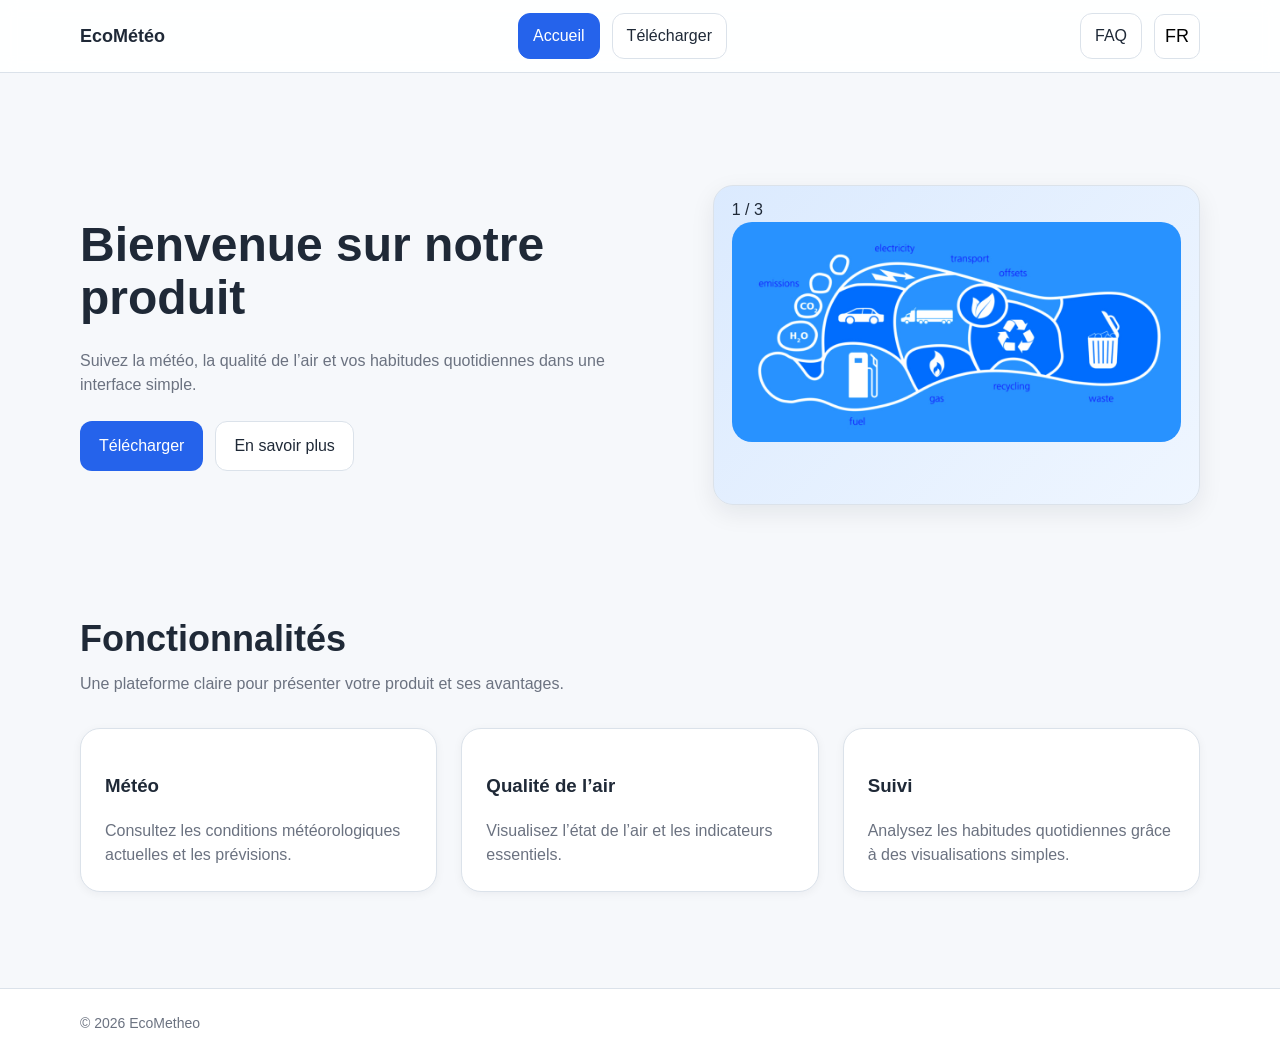
==== index.html @ 67848740 "Remove src folder" ====
<!DOCTYPE html>
<html lang="fr">
<head>
  <meta charset="UTF-8" />
  <meta name="viewport" content="width=device-width, initial-scale=1.0" />
  <title data-i18n="index.title" ></title>
  <link rel="stylesheet" href="./styles/global.css" />
  <link rel="icon" href="assets/icons/favicon/icons8-co2-32.png" />
</head>
<body>
  <div class="site-shell">
    <header class="site-header">
      <div class="container site-header__inner">
        <div class="site-logo">EcoMétéo</div>

        <nav class="site-nav">
          <button class="nav-button is-active" data-page="home" data-i18n="nav.home"></button>
          <button class="nav-button" data-page="download" data-i18n="nav.download"></button>
        </nav>

        <div class="site-nav">
        <button class="nav-button" data-page="faq" data-i18n="nav.faq"></button>
            <div class="lang-menu">
                <button class="lang-toggle" id="langToggle">
                    <span id="currentLang">FR</span>                    
                </button>

                <div class="lang-dropdown" id="langDropdown">
                    <button class="lang-item is-active" data-lang="fr">
                    <img src="assets/icons/flags/fr.png" alt="FR" />
                    Français
                    </button>

                    <button class="lang-item" data-lang="en">
                    <img src="assets/icons/flags/en.png" alt="EN" />
                    English
                    </button>

                    <button class="lang-item" data-lang="ru">
                    <img src="assets/icons/flags/ru.png" alt="RU" />
                    Русский
                    </button>

                    <button class="lang-item" data-lang="de">
                    <img src="assets/icons/flags/de.png" alt="DE" />
                    Deutch
                    </button>
                </div>
            </div>
        </div>
      </div>
    </header>

    <main id="page-content" class="site-main container"></main>

    <footer class="site-footer">
      <div class="container site-footer__inner">
        © 2026 EcoMetheo
      </div>
    </footer>
  </div>

  <script type="module" src="./scripts/main.js"></script>
  <script type="module" src="./scripts/i18n.js"></script>
</body>
</html>
---- styles/global.css ----
:root {
  /* Colors */
  --color-bg: #f6f8fb;
  --color-surface: #ffffff;
  --color-surface-muted: #eef2f7;
  --color-text: #1f2937;
  --color-text-muted: #6b7280;
  --color-border: #dbe2ea;
  --color-primary: #2563eb;
  --color-primary-hover: #1d4ed8;
  --color-primary-text: #ffffff;

  /* Layout */
  --container-width: 1120px;
  --radius-sm: 8px;
  --radius-md: 12px;
  --radius-lg: 20px;

  /* Spacing */
  --space-xxs: 4px;
  --space-xs: 8px;
  --space-sm: 12px;
  --space-md: 16px;
  --space-lg: 24px;
  --space-xl: 32px;
  --space-2xl: 48px;
  --space-3xl: 64px;

  /* Typography */
  --font-family: Arial, sans-serif;
  --font-size-sm: 14px;
  --font-size-base: 16px;
  --font-size-lg: 18px;
  --font-size-xl: 24px;
  --font-size-2xl: 36px;
  --font-size-3xl: 48px;
  --line-height: 1.5;

  /* Effects */
  --shadow-sm: 0 2px 10px rgba(15, 23, 42, 0.05);
  --shadow-md: 0 8px 24px rgba(15, 23, 42, 0.08);
}

/* Reset */
*,
*::before,
*::after {
  box-sizing: border-box;
}

html {
  font-size: 16px;
}

body {
  margin: 0;
  font-family: var(--font-family);
  font-size: var(--font-size-base);
  line-height: var(--line-height);
  background: var(--color-bg);
  color: var(--color-text);
}

img {
  max-width: 100%;
  display: block;
}

button,
input,
textarea,
select {
  font: inherit;
}

a {
  color: inherit;
  text-decoration: none;
}

/* Global layout */
.site-shell {
  min-height: 100vh;
  display: flex;
  flex-direction: column;
}

.container {
  width: min(100% - 32px, var(--container-width));
  margin-inline: auto;
}

/* Header */
.site-header {
  position: sticky;
  top: 0;
  z-index: 100;
  background: rgba(255, 255, 255, 0.9);
  backdrop-filter: blur(8px);
  border-bottom: 1px solid var(--color-border);
}

.site-header__inner {
  display: flex;
  align-items: center;
  justify-content: space-between;
  gap: var(--space-lg);
  min-height: 72px;
}

.site-logo {
  font-weight: 700;
  font-size: var(--font-size-lg);
}

.site-nav {
  display: flex;
  align-items: center;
  gap: var(--space-sm);
  flex-wrap: wrap;
}

.nav-button,
.lang-button {
  border: 1px solid var(--color-border);
  background: var(--color-surface);
  color: var(--color-text);
  padding: 10px 14px;
  border-radius: var(--radius-md);
  cursor: pointer;
  transition: 0.2s ease;
}

.nav-button:hover,
.lang-button:hover {
  background: var(--color-surface-muted);
}

.nav-button.is-active,
.lang-button.is-active {
  background: var(--color-primary);
  color: var(--color-primary-text);
  border-color: var(--color-primary);

}
.nav-button.is-active:hover {
  background: var(--color-primary-hover);
}
.lang-menu {
  position: relative;
}

.lang-toggle {
  border: 1px solid var(--color-border);
  background: var(--color-surface);
  border-radius: 10px;
  padding: 8px 10px;
  cursor: pointer;
  font-size: 18px;
  transition: background 0.2s ease, border-color 0.2s ease, transform 0.2s ease;
}

.lang-toggle:hover {
  background: var(--color-surface-muted);
}

.lang-toggle:active {
  transform: scale(0.97);
}

.lang-dropdown {
  position: absolute;
  top: calc(100% + 10px);
  right: 0;
  min-width: 140px;
  display: flex;
  flex-direction: column;
  gap: 4px;

  padding: 8px;
  background: white;
  border: 1px solid var(--color-border);
  border-radius: 12px;
  box-shadow: var(--shadow-md);
  z-index: 1000;

  opacity: 0;
  transform: translateY(-8px) scale(0.98);
  visibility: hidden;
  pointer-events: none;

  transition:
    opacity 0.22s ease,
    transform 0.22s ease,
    visibility 0.22s ease;
}

.lang-dropdown.open {
  opacity: 1;
  transform: translateY(0) scale(1);
  visibility: visible;
  pointer-events: auto;
}

.lang-item {
  display: flex;
  align-items: center;
  gap: 8px;

  width: 100%;
  padding: 8px 10px;
  border: none;
  border-radius: 8px;
  background: none;
  cursor: pointer;
  text-align: left;

  transition: background 0.18s ease, color 0.18s ease, transform 0.18s ease;
}

.lang-item img {
  width: 18px;
  height: 18px;
  object-fit: cover;
  border-radius: 50%;
  flex-shrink: 0;
}

.lang-item:hover {
  background: var(--color-surface-muted);
}

.lang-item:active {
  transform: scale(0.98);
}

.lang-item.is-active {
  background: var(--color-primary);
  color: white;
}

/* Main */
.site-main {
  flex: 1;
  padding-block: var(--space-2xl);
}

/* Footer */
.site-footer {
  border-top: 1px solid var(--color-border);
  background: var(--color-surface);
}

.site-footer__inner {
  padding-block: var(--space-lg);
  color: var(--color-text-muted);
  font-size: var(--font-size-sm);
}

/* Generic sections */
.section {
  padding-block: var(--space-2xl);
}

.section__header {
  margin-bottom: var(--space-xl);
}

.section__title {
  margin: 0 0 var(--space-sm);
  font-size: var(--font-size-2xl);
  line-height: 1.2;
}

.section__text {
  margin: 0;
  color: var(--color-text-muted);
  max-width: 720px;
}

/* Hero */
.hero {
  padding-block: var(--space-3xl);
}

.hero__inner {
  display: grid;
  grid-template-columns: 1.2fr 1fr;
  gap: var(--space-2xl);
  align-items: center;
}

.hero__title {
  margin: 0 0 var(--space-md);
  font-size: clamp(2rem, 5vw, var(--font-size-3xl));
  line-height: 1.1;
}

.hero__text {
  margin: 0 0 var(--space-lg);
  color: var(--color-text-muted);
  max-width: 620px;
}

.hero__actions {
  display: flex;
  flex-wrap: wrap;
  gap: var(--space-sm);
}

.hero__visual {
  padding: 12px 18px;
  background: linear-gradient(135deg, #dbeafe, #eff6ff);
  border: 1px solid var(--color-border);
  border-radius: var(--radius-lg);
  min-height: 320px;
  box-shadow: var(--shadow-md);
}
.hero__carousel {
  display: none;
}

.hero__carousel img {
  width: 100%;
  height: 220px;
  border-radius: var(--radius-lg);
}

/* Buttons */
.btn {
  display: inline-flex;
  align-items: center;
  justify-content: center;
  gap: var(--space-xs);
  border: 1px solid transparent;
  border-radius: var(--radius-md);
  padding: 12px 18px;
  cursor: pointer;
  transition: 0.2s ease;
}

.btn--primary {
  background: var(--color-primary);
  color: var(--color-primary-text);
}

.btn--primary:hover {
  background: var(--color-primary-hover);
}

.btn--secondary {
  background: var(--color-surface);
  color: var(--color-text);
  border-color: var(--color-border);
}

.btn--secondary:hover {
  background: var(--color-surface-muted);
}

/* Cards */
.card-grid {
  display: grid;
  grid-template-columns: repeat(3, minmax(0, 1fr));
  gap: var(--space-lg);
}

.card {
  background: var(--color-surface);
  border: 1px solid var(--color-border);
  border-radius: var(--radius-lg);
  padding: var(--space-lg);
  box-shadow: var(--shadow-sm);
}

.card__title {
  margin: 0 0 var(--space-sm);
  font-size: var(--font-size-lg);
}

.card__text {
  margin: 0;
  color: var(--color-text-muted);
}

/* List block */
.feature-list {
  margin: 0;
  padding-left: 20px;
  color: var(--color-text-muted);
}

.feature-list li + li {
  margin-top: var(--space-xs);
}

/* Download page */
.download-box {
  background: var(--color-surface);
  border: 1px solid var(--color-border);
  border-radius: var(--radius-lg);
  padding: var(--space-xl);
  box-shadow: var(--shadow-md);
}

.download-meta {
  display: grid;
  grid-template-columns: repeat(2, minmax(0, 1fr));
  gap: var(--space-lg);
  margin-top: var(--space-xl);
}

.meta-card {
  background: var(--color-surface-muted);
  border: 1px solid var(--color-border);
  border-radius: var(--radius-md);
  padding: var(--space-lg);
}

/* Utility */
.stack-sm > * + * {
  margin-top: var(--space-sm);
}

.stack-md > * + * {
  margin-top: var(--space-md);
}

.stack-lg > * + * {
  margin-top: var(--space-lg);
}

/* Responsive */
@media (max-width: 900px) {
  .hero__inner,
  .card-grid,
  .download-meta {
    grid-template-columns: 1fr;
  }

  .site-header__inner {
    flex-direction: column;
    align-items: flex-start;
    padding-block: var(--space-md);
  }
}

@media (max-width: 640px) {
  .container {
    width: min(100% - 24px, var(--container-width));
  }

  .site-main {
    padding-block: var(--space-xl);
  }

  .hero {
    padding-block: var(--space-2xl);
  }

  .section {
    padding-block: var(--space-xl);
  }
}
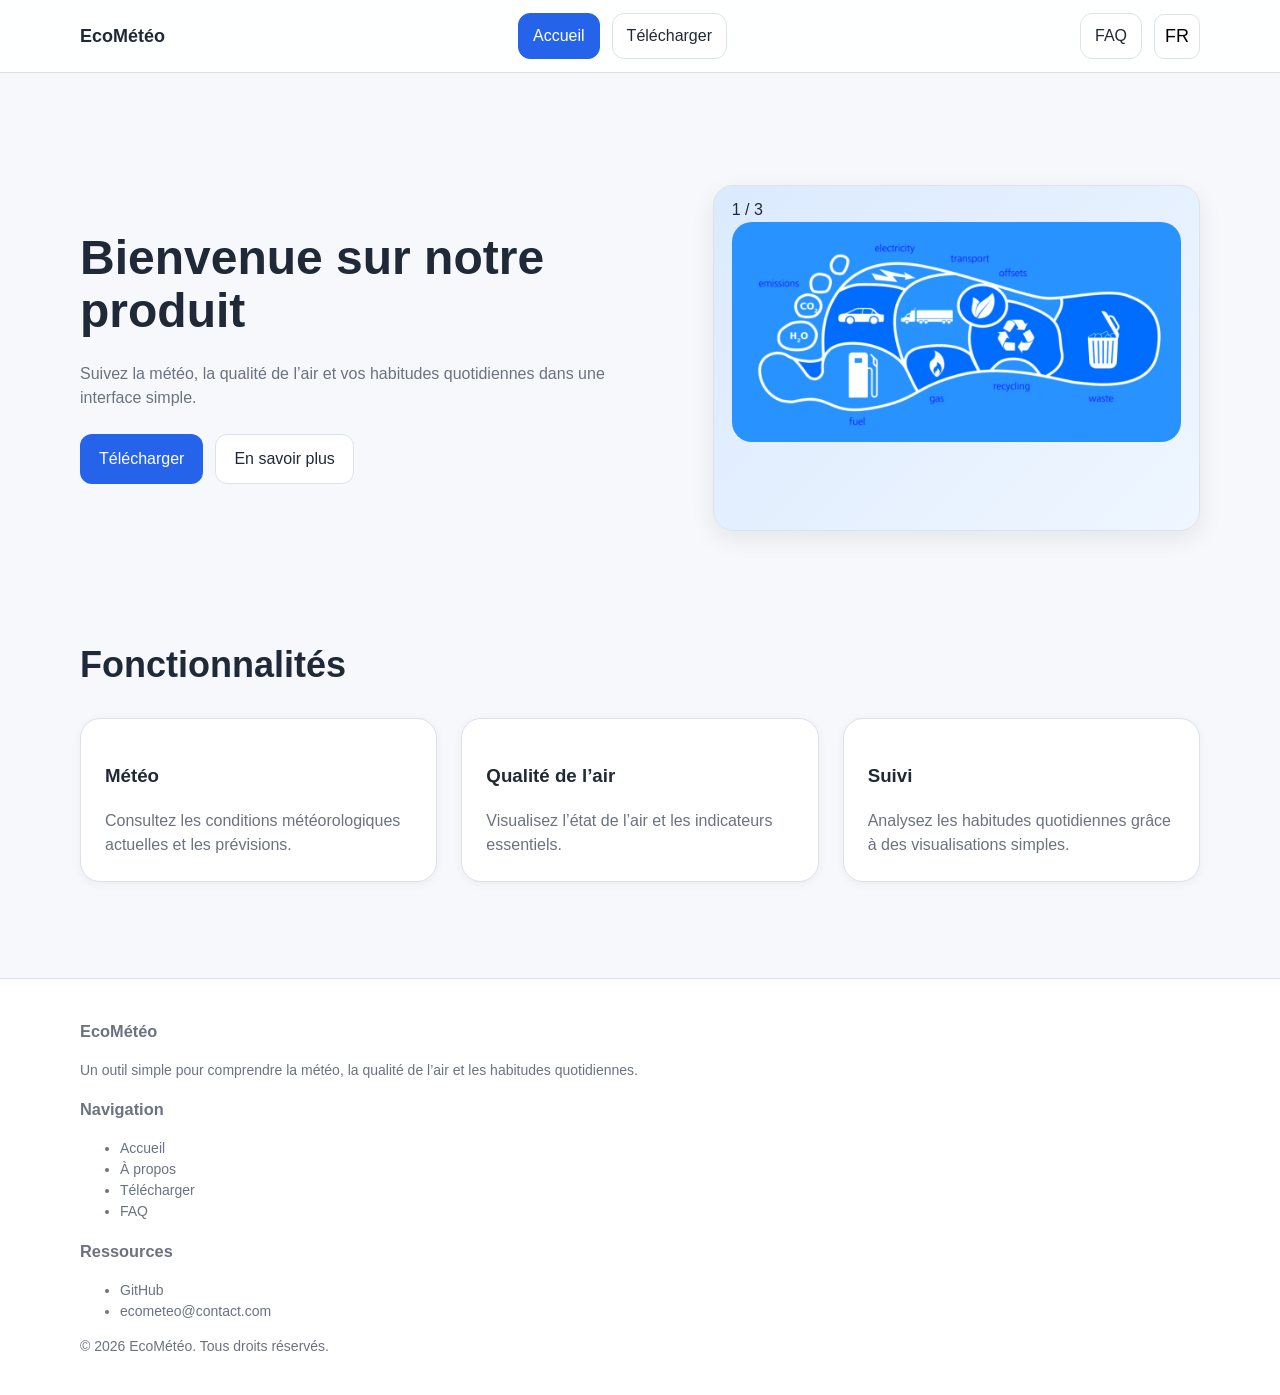
==== commit 12f7efb0: "Minor adjustments" ====
--- a/index.html
+++ b/index.html
@@ -45,6 +45,11 @@
                     <img src="assets/icons/flags/de.png" alt="DE" />
                     Deutch
                     </button>
+
+                    <button class="lang-item" data-lang="ch">
+                    <img src="assets/icons/flags/ch.png" alt="CH" />
+                    中国人
+                    </button>
                 </div>
             </div>
         </div>
@@ -53,12 +58,43 @@
 
     <main id="page-content" class="site-main container"></main>
 
-    <footer class="site-footer">
-      <div class="container site-footer__inner">
-        © 2026 EcoMetheo
+  <footer class="site-footer">
+  <div class="container site-footer__inner">
+
+    <div class="footer-grid">
+
+      <div class="footer-column">
+        <h3 class="footer-title">EcoMétéo</h3>
+        <p class="footer-text" data-i18n="footer.description">
+        </p>
       </div>
-    </footer>
+
+      <div class="footer-column">
+        <h3 class="footer-title" data-i18n="footer.navigation"></h3>
+        <ul class="footer-list">
+          <li><a href="#" data-page="home" data-i18n="footer.home"></a></li>
+          <li><a href="#" data-page="about" data-i18n="footer.about"></a></li>
+          <li><a href="#" data-page="download" data-i18n="footer.download"></a></li>
+          <li><a href="#" data-page="faq" data-i18n="footer.faq"></a></li>
+        </ul>
+      </div>
+
+      <div class="footer-column">
+        <h3 class="footer-title" data-i18n="footer.resources"></h3>
+        <ul class="footer-list">
+          <li><a href="https://github.com/" target="_blank">GitHub</a></li>
+          <li><a href="mailto:ecometeo@contact.com">ecometeo@contact.com</a></li>
+        </ul>
+      </div>
+
+    </div>
+
+    <div class="footer-bottom">
+      <p>© 2026 EcoMétéo. <span data-i18n="footer.bottom"></span></p>
+    </div>
+
   </div>
+</footer>
 
   <script type="module" src="./scripts/main.js"></script>
   <script type="module" src="./scripts/i18n.js"></script>
--- a/styles/global.css
+++ b/styles/global.css
@@ -41,12 +41,12 @@
   --shadow-md: 0 8px 24px rgba(15, 23, 42, 0.08);
 }
 
-/* Reset */
+/* Reset
 *,
 *::before,
 *::after {
   box-sizing: border-box;
-}
+} */
 
 html {
   font-size: 16px;
@@ -417,7 +417,7 @@
   padding: var(--space-lg);
 }
 
-/* Utility */
+
 .stack-sm > * + * {
   margin-top: var(--space-sm);
 }
@@ -430,7 +430,6 @@
   margin-top: var(--space-lg);
 }
 
-/* Responsive */
 @media (max-width: 900px) {
   .hero__inner,
   .card-grid,
